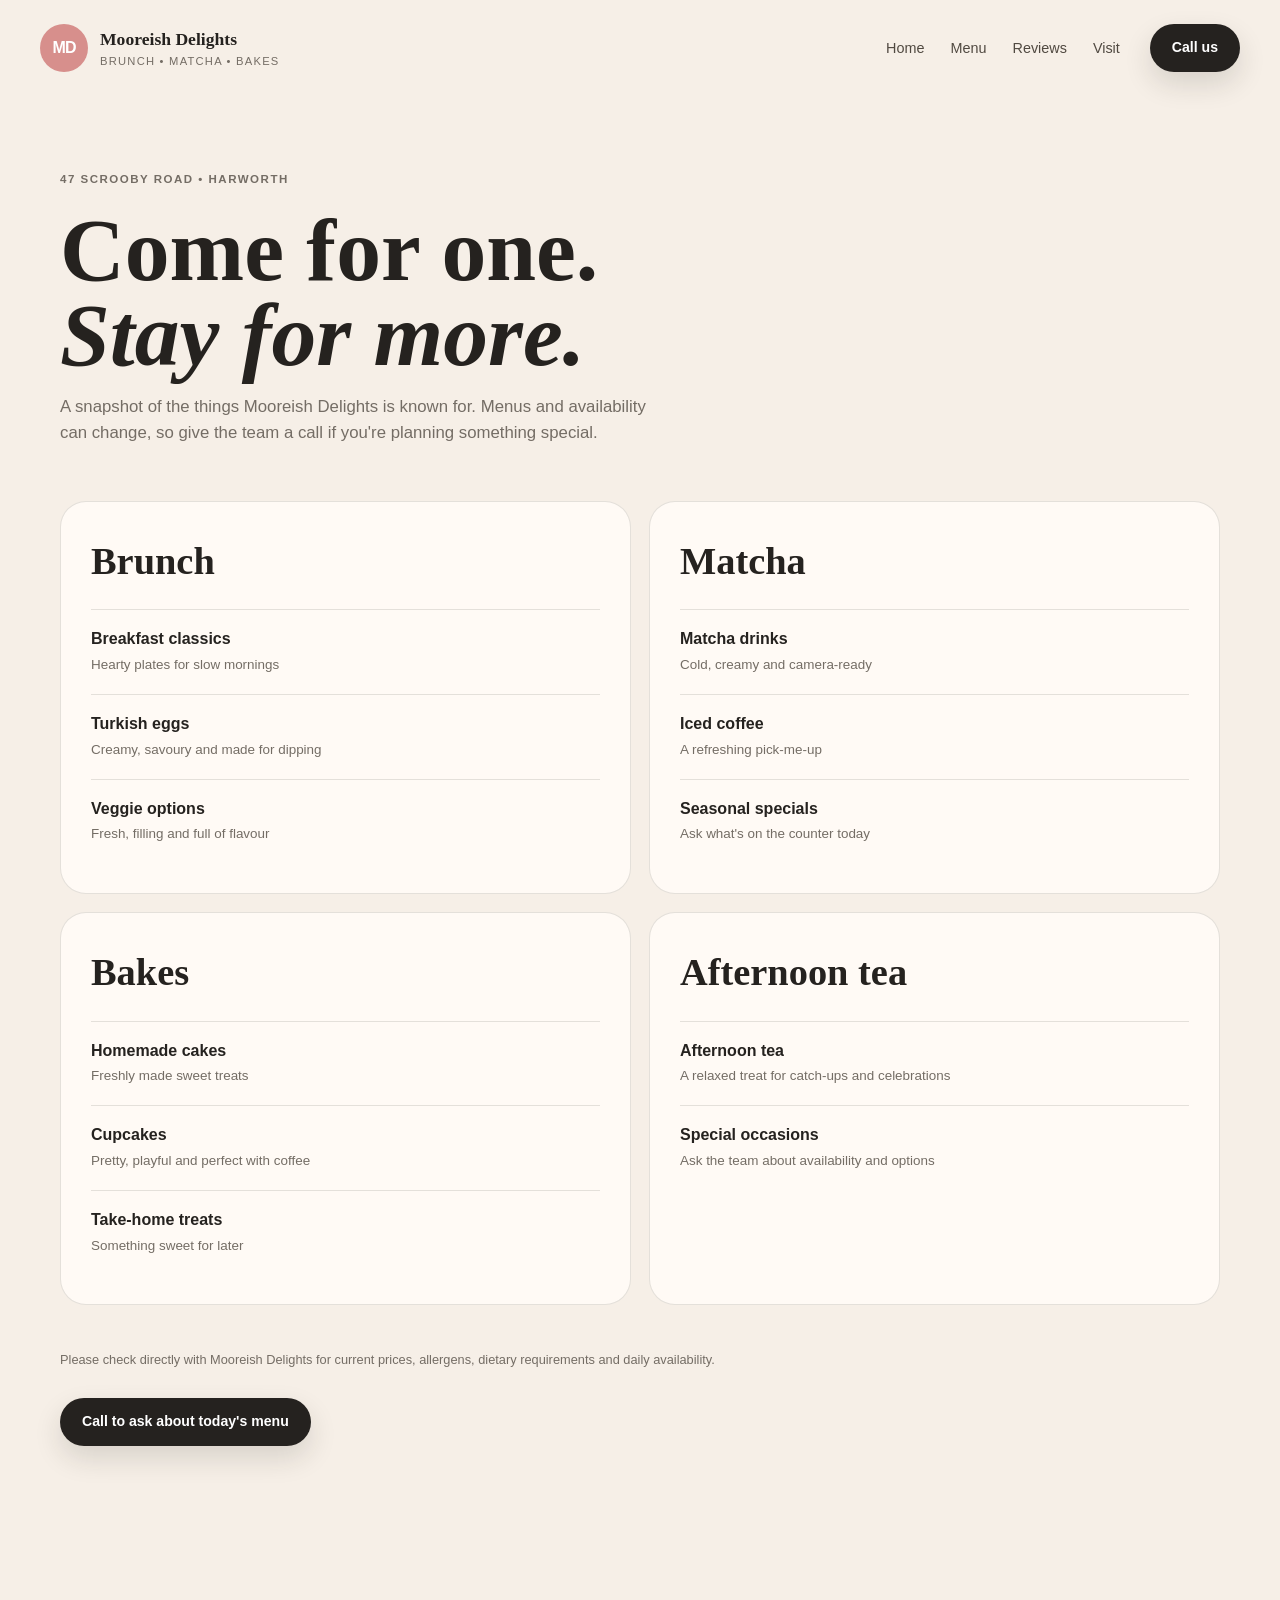
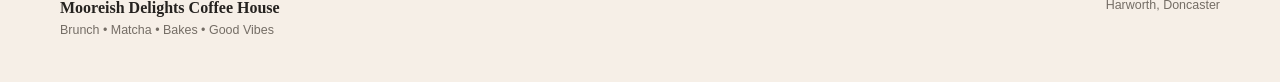
==== menu.html @ 9a40b6e8 "Add dedicated Mooreish Delights menu page" ====
<!DOCTYPE html>
<html lang="en">
<head>
<meta charset="UTF-8"><meta name="viewport" content="width=device-width,initial-scale=1"><meta name="description" content="Explore Mooreish Delights favourites: brunch, matcha, bakes and afternoon tea in Harworth, Doncaster."><title>Menu | Mooreish Delights</title><link rel="stylesheet" href="styles.css"><style>.menu-page{padding:70px 0 120px}.menu-page h1{font-family:var(--serif);font-size:clamp(3.5rem,7vw,6rem);line-height:.95;margin:16px 0}.menu-intro{max-width:600px;color:var(--muted);font-size:1.05rem}.menu-list{display:grid;grid-template-columns:repeat(2,1fr);gap:18px;margin-top:55px}.menu-group{background:#fffaf5;border:1px solid var(--line);border-radius:26px;padding:30px}.menu-group h2{font-family:var(--serif);font-size:2.4rem;margin:0 0 18px}.item{display:flex;justify-content:space-between;gap:20px;padding:17px 0;border-top:1px solid var(--line)}.item strong{display:block}.item span{color:var(--muted);font-size:.84rem}.note{margin-top:45px;color:var(--muted);font-size:.8rem}@media(max-width:700px){.menu-list{grid-template-columns:1fr}}</style>
</head><body>
<header class="site-header"><a class="brand" href="index.html"><span class="brand-mark">MD</span><span><strong>Mooreish Delights</strong><small>Brunch • Matcha • Bakes</small></span></a><nav class="nav"><a href="index.html#menu">Home</a><a href="menu.html">Menu</a><a href="index.html#reviews">Reviews</a><a href="index.html#visit">Visit</a></nav><a class="button button-dark header-cta" href="tel:+447377258798">Call us</a></header>
<main class="section-shell menu-page"><span class="eyebrow">47 Scrooby Road • Harworth</span><h1>Come for one.<br><em>Stay for more.</em></h1><p class="menu-intro">A snapshot of the things Mooreish Delights is known for. Menus and availability can change, so give the team a call if you're planning something special.</p>
<div class="menu-list"><section class="menu-group"><h2>Brunch</h2><div class="item"><div><strong>Breakfast classics</strong><span>Hearty plates for slow mornings</span></div></div><div class="item"><div><strong>Turkish eggs</strong><span>Creamy, savoury and made for dipping</span></div></div><div class="item"><div><strong>Veggie options</strong><span>Fresh, filling and full of flavour</span></div></div></section><section class="menu-group"><h2>Matcha</h2><div class="item"><div><strong>Matcha drinks</strong><span>Cold, creamy and camera-ready</span></div></div><div class="item"><div><strong>Iced coffee</strong><span>A refreshing pick-me-up</span></div></div><div class="item"><div><strong>Seasonal specials</strong><span>Ask what's on the counter today</span></div></div></section><section class="menu-group"><h2>Bakes</h2><div class="item"><div><strong>Homemade cakes</strong><span>Freshly made sweet treats</span></div></div><div class="item"><div><strong>Cupcakes</strong><span>Pretty, playful and perfect with coffee</span></div></div><div class="item"><div><strong>Take-home treats</strong><span>Something sweet for later</span></div></div></section><section class="menu-group"><h2>Afternoon tea</h2><div class="item"><div><strong>Afternoon tea</strong><span>A relaxed treat for catch-ups and celebrations</span></div></div><div class="item"><div><strong>Special occasions</strong><span>Ask the team about availability and options</span></div></div></section></div><p class="note">Please check directly with Mooreish Delights for current prices, allergens, dietary requirements and daily availability.</p><div style="margin-top:28px"><a class="button button-dark" href="tel:+447377258798">Call to ask about today's menu</a></div></main><footer class="footer section-shell"><div><strong>Mooreish Delights Coffee House</strong><span>Brunch • Matcha • Bakes • Good Vibes</span></div><span>Harworth, Doncaster</span></footer></body></html>
---- styles.css ----
:root {
  --cream: #f6efe7;
  --paper: #fffaf5;
  --ink: #25221f;
  --muted: #746d65;
  --rose: #d78f8c;
  --rose-deep: #b96868;
  --sage: #9cae86;
  --matcha: #9db28d;
  --line: rgba(37, 34, 31, .12);
  --shadow: 0 25px 60px rgba(67, 50, 37, .12);
  --radius: 28px;
  --serif: "Playfair Display", Georgia, serif;
  --sans: "DM Sans", Arial, sans-serif;
}

* { box-sizing: border-box; }
html { scroll-behavior: smooth; }
body {
  margin: 0;
  background: var(--cream);
  color: var(--ink);
  font-family: var(--sans);
  line-height: 1.55;
}
a { color: inherit; text-decoration: none; }
img { max-width: 100%; display: block; }

.section-shell { width: min(1160px, calc(100% - 48px)); margin: 0 auto; }
.site-header {
  width: min(1200px, calc(100% - 40px));
  margin: 0 auto;
  padding: 24px 0;
  display: flex;
  align-items: center;
  gap: 30px;
  position: relative;
  z-index: 5;
}
.brand { display: flex; align-items: center; gap: 12px; margin-right: auto; }
.brand-mark {
  width: 48px; height: 48px; border-radius: 50%; background: var(--rose);
  display: grid; place-items: center; color: #fff; font-weight: 800; letter-spacing: -.06em;
}
.brand strong { display: block; font-family: var(--serif); font-size: 1.1rem; }
.brand small { display: block; color: var(--muted); font-size: .7rem; text-transform: uppercase; letter-spacing: .11em; }
.nav { display: flex; gap: 26px; color: #504941; font-size: .9rem; }
.nav a:hover, .text-link:hover { opacity: .65; }
.button {
  display: inline-flex; align-items: center; justify-content: center; min-height: 48px;
  padding: 0 22px; border-radius: 999px; font-weight: 700; font-size: .88rem; transition: transform .2s ease, box-shadow .2s ease;
}
.button:hover { transform: translateY(-2px); }
.button-dark { background: var(--ink); color: #fff; box-shadow: 0 12px 28px rgba(37,34,31,.14); }
.button-light { background: #fff; color: var(--ink); }
.button-outline { border: 1px solid var(--ink); }

.hero { min-height: 675px; display: grid; grid-template-columns: 1fr 1fr; align-items: center; gap: 30px; padding: 42px 0 72px; }
.eyebrow, .section-kicker { display: inline-block; text-transform: uppercase; letter-spacing: .13em; font-weight: 700; font-size: .72rem; color: var(--muted); }
.hero h1 { margin: 18px 0 20px; font-family: var(--serif); font-weight: 700; font-size: clamp(3.7rem, 7vw, 6.5rem); line-height: .94; letter-spacing: -.05em; max-width: 640px; }
h1 em, h2 em { font-style: italic; font-weight: 600; }
.hero-lede { max-width: 520px; color: var(--muted); font-size: 1.08rem; }
.hero-actions { display: flex; align-items: center; gap: 24px; margin-top: 30px; }
.text-link { font-weight: 700; font-size: .9rem; }
.text-link span { margin-left: 7px; }
.hero-note { display: flex; align-items: center; gap: 9px; margin-top: 44px; color: var(--muted); font-size: .78rem; }
.dot { width: 8px; height: 8px; border-radius: 50%; background: var(--sage); }

.hero-art { min-height: 530px; position: relative; }
.blob { position: absolute; border-radius: 50%; filter: saturate(.95); }
.blob-main { width: 430px; height: 430px; right: 25px; top: 48px; background: var(--rose); opacity: .82; }
.blob-small { width: 130px; height: 130px; right: 0; top: 0; background: var(--sage); }
.food-card { position: absolute; background: rgba(255,250,245,.86); backdrop-filter: blur(8px); border: 1px solid rgba(255,255,255,.72); box-shadow: var(--shadow); border-radius: 24px; padding: 15px; }
.food-card span { display: block; font-family: var(--serif); font-size: 1.2rem; margin-top: 8px; text-align: center; }
.card-matcha { left: 56px; top: 45px; transform: rotate(-6deg); }
.card-brunch { right: 22px; bottom: 54px; transform: rotate(6deg); }
.cup { width: 130px; height: 160px; border-radius: 23px 23px 30px 30px; background: rgba(255,255,255,.7); position: relative; overflow: hidden; border: 6px solid #f9f4eb; }
.cup-liquid { position: absolute; left: 0; right: 0; bottom: 0; height: 88%; background: var(--matcha); }
.straw { position: absolute; width: 8px; height: 118px; border-radius: 99px; background: #ede4d7; left: 86px; top: -16px; transform: rotate(12deg); }
.plate { width: 160px; height: 140px; border-radius: 50%; background: #fff; position: relative; box-shadow: inset 0 0 0 8px #eee7dc; }
.toast { position: absolute; width: 72px; height: 62px; background: #c79661; border-radius: 22px 22px 12px 12px; left: 33px; top: 29px; transform: rotate(-8deg); }
.egg { position: absolute; width: 44px; height: 36px; border-radius: 50%; background: #fff3cf; left: 86px; top: 62px; }
.egg::after { content: ""; position: absolute; width: 15px; height: 15px; border-radius: 50%; background: #e89e59; left: 14px; top: 10px; }
.greens { position: absolute; width: 38px; height: 20px; border-radius: 60% 40%; background: #86a16f; left: 103px; top: 33px; transform: rotate(20deg); }
.hero-sticker { position: absolute; right: 142px; top: 170px; width: 108px; height: 108px; border-radius: 50%; background: var(--ink); color: white; display: grid; place-items: center; text-align: center; font-weight: 800; letter-spacing: .08em; font-size: .72rem; transform: rotate(12deg); box-shadow: 0 16px 30px rgba(0,0,0,.12); }
.hero-sticker span { font-size: 1rem; line-height: 0; }

.marquee { background: var(--ink); color: #fff; display: flex; justify-content: center; align-items: center; gap: 28px; padding: 15px 20px; overflow: hidden; font-size: .74rem; font-weight: 800; letter-spacing: .18em; white-space: nowrap; }
.marquee span { opacity: .5; }

.intro { display: grid; grid-template-columns: 1fr 1.45fr; gap: 60px; padding: 130px 0; }
.intro h2, .section-heading h2, .experience h2, .visit h2, .cta h2 { font-family: var(--serif); font-size: clamp(2.9rem, 5vw, 5rem); line-height: .98; letter-spacing: -.04em; margin: 18px 0 24px; }
.intro p { max-width: 620px; color: var(--muted); font-size: 1.06rem; margin-bottom: 26px; }

.menu-section { background: #e8a7a3; padding: 105px 0 85px; }
.section-heading { display: flex; align-items: end; justify-content: space-between; gap: 50px; }
.section-heading p { max-width: 420px; color: #654f4c; margin: 0 0 28px; }
.menu-grid { display: grid; grid-template-columns: repeat(3, 1fr); gap: 18px; margin-top: 46px; }
.menu-card { min-height: 330px; border-radius: 26px; background: rgba(255,250,245,.82); padding: 28px; position: relative; display: flex; flex-direction: column; justify-content: space-between; box-shadow: 0 16px 35px rgba(119,66,65,.08); }
.menu-card-featured { background: #fffaf5; }
.menu-icon { width: 70px; height: 70px; border-radius: 50%; display: grid; place-items: center; font-size: 1.8rem; }
.matcha-icon { background: #c4d0b6; }
.brunch-icon { background: #f3cc94; }
.bake-icon { background: #ded1c8; }
.menu-icon span { transform: translateY(-2px); }
.menu-label { text-transform: uppercase; letter-spacing: .12em; color: var(--muted); font-size: .68rem; font-weight: 800; }
.menu-card h3 { font-family: var(--serif); font-size: 2.8rem; margin: 8px 0; }
.menu-card p { color: #665d56; max-width: 220px; margin: 0; }
.menu-arrow { position: absolute; right: 28px; bottom: 28px; font-size: 1.4rem; }
.social-proof { margin-top: 44px; background: var(--ink); color: #fff; border-radius: 23px; padding: 22px 24px; display: flex; align-items: center; gap: 18px; }
.stars { letter-spacing: .15em; font-size: .85rem; }
.social-proof div:nth-child(2) { margin-right: auto; }
.social-proof strong, .social-proof span { display: block; }
.social-proof span { color: rgba(255,255,255,.6); font-size: .75rem; margin-top: 2px; }

.experience { display: grid; grid-template-columns: 1fr 1fr; gap: 70px; align-items: center; padding: 125px 0; }
.experience-photo { min-height: 515px; border-radius: var(--radius); position: relative; overflow: hidden; background: linear-gradient(135deg, #d7a19a 0%, #f1d7bc 45%, #9eaf8d 100%); box-shadow: var(--shadow); }
.experience-photo::before { content: ""; position: absolute; width: 300px; height: 300px; border-radius: 48% 52% 64% 36%; background: rgba(255,255,255,.55); right: -60px; bottom: -70px; }
.experience-photo::after { content: ""; position: absolute; width: 200px; height: 200px; border-radius: 50%; background: rgba(250,235,212,.9); left: 80px; top: 70px; box-shadow: 100px 110px 0 rgba(190,127,93,.75); }
.experience-photo span { position: absolute; z-index: 2; left: 26px; bottom: 24px; padding: 9px 15px; border-radius: 999px; background: #fff; font-size: .7rem; text-transform: uppercase; letter-spacing: .12em; font-weight: 800; }
.experience-copy p { max-width: 500px; color: var(--muted); }
.pill-row { display: flex; flex-wrap: wrap; gap: 10px; margin-top: 28px; }
.pill-row span { background: #fffaf5; border: 1px solid var(--line); border-radius: 999px; padding: 8px 13px; font-size: .76rem; }

.visit { display: grid; grid-template-columns: 1.25fr .75fr; gap: 22px; padding-bottom: 120px; }
.visit-card { background: #d0dbbd; border-radius: var(--radius); padding: 55px; }
.visit-card h2 { margin-top: 12px; }
.visit-details { display: grid; grid-template-columns: 1fr 1fr; gap: 20px; border-top: 1px solid rgba(37,34,31,.14); padding-top: 25px; margin-top: 34px; }
.visit-details div { display: flex; gap: 12px; }
.visit-details span { font-size: 1.2rem; }
.visit-details p { margin: 0; font-size: .84rem; color: #5a554d; }
.visit-details a { text-decoration: underline; text-underline-offset: 3px; }
.visit-actions { display: flex; flex-wrap: wrap; gap: 10px; margin-top: 30px; }
.visit-art { border-radius: var(--radius); background: #f0c4b2; display: grid; place-items: center; position: relative; overflow: hidden; }
.visit-art::before { content: ""; position: absolute; width: 260px; height: 260px; border-radius: 50%; background: #9eaf8d; top: -75px; right: -75px; }
.visit-art::after { content: ""; position: absolute; width: 210px; height: 210px; border-radius: 55% 45% 40% 60%; background: #fff4e8; bottom: -65px; left: -55px; transform: rotate(-10deg); }
.visit-art span { position: relative; z-index: 2; font-family: var(--serif); font-size: 3rem; line-height: .9; text-align: center; transform: rotate(-7deg); }
.visit-art i { position: absolute; z-index: 2; right: 26px; bottom: 26px; font-size: 2rem; font-style: normal; }

.cta { border-top: 1px solid var(--line); border-bottom: 1px solid var(--line); padding: 75px 0; display: flex; align-items: center; justify-content: space-between; gap: 30px; }
.cta h2 { margin-bottom: 0; }
.footer { padding: 30px 0 42px; display: flex; justify-content: space-between; gap: 30px; font-size: .78rem; color: var(--muted); }
.footer strong, .footer span { display: block; }
.footer strong { font-family: var(--serif); color: var(--ink); font-size: 1rem; }

@media (max-width: 900px) {
  .nav { display: none; }
  .header-cta { margin-left: auto; }
  .hero { grid-template-columns: 1fr; padding-top: 35px; }
  .hero-art { min-height: 500px; max-width: 600px; width: 100%; margin: 0 auto; }
  .intro, .experience, .visit { grid-template-columns: 1fr; }
  .section-heading { align-items: start; flex-direction: column; gap: 0; }
  .menu-grid { grid-template-columns: 1fr; }
  .menu-card { min-height: 270px; }
  .visit-art { min-height: 380px; }
}

@media (max-width: 560px) {
  .section-shell { width: min(100% - 28px, 1160px); }
  .site-header { width: calc(100% - 24px); }
  .brand small { display: none; }
  .header-cta { padding: 0 16px; min-height: 42px; }
  .hero { min-height: auto; padding: 45px 0 55px; }
  .hero h1 { font-size: 3.35rem; }
  .hero-actions { align-items: stretch; flex-direction: column; gap: 15px; }
  .hero-art { transform: scale(.84); transform-origin: top center; margin-bottom: -55px; }
  .intro { padding: 85px 0; }
  .menu-section { padding: 80px 0 65px; }
  .social-proof { align-items: flex-start; flex-wrap: wrap; }
  .social-proof div:nth-child(2) { min-width: 150px; }
  .experience { padding: 85px 0; gap: 45px; }
  .experience-photo { min-height: 400px; }
  .visit { padding-bottom: 80px; }
  .visit-card { padding: 34px 26px; }
  .visit-details { grid-template-columns: 1fr; }
  .cta, .footer { flex-direction: column; align-items: flex-start; }
}
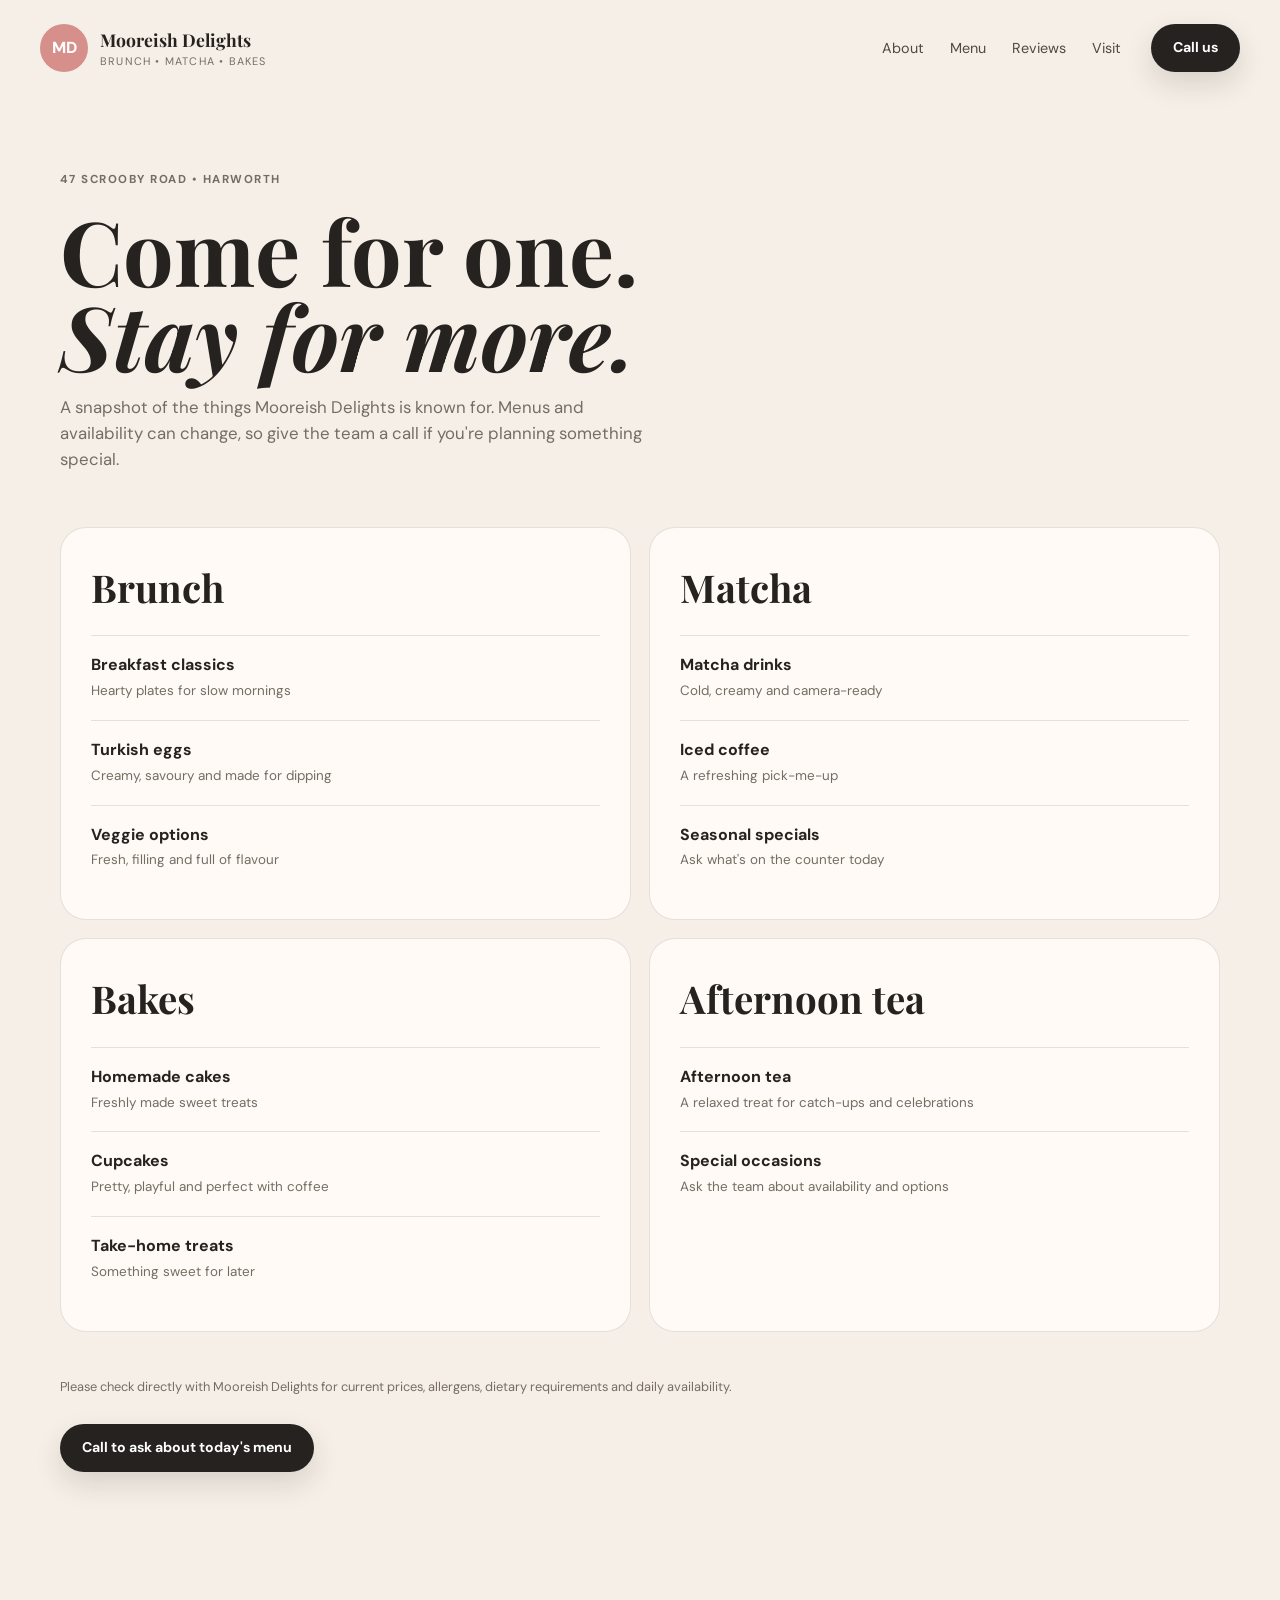
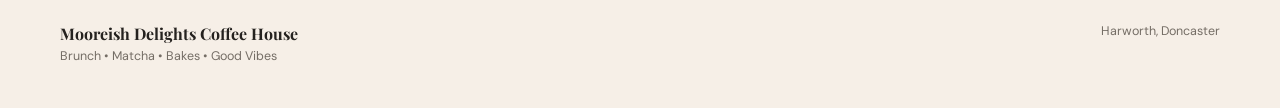
==== commit a8c96863: "Fix menu page styling consistency" ====
--- a/menu.html
+++ b/menu.html
@@ -1,8 +1,8 @@
 <!DOCTYPE html>
 <html lang="en">
 <head>
-<meta charset="UTF-8"><meta name="viewport" content="width=device-width,initial-scale=1"><meta name="description" content="Explore Mooreish Delights favourites: brunch, matcha, bakes and afternoon tea in Harworth, Doncaster."><title>Menu | Mooreish Delights</title><link rel="stylesheet" href="styles.css"><style>.menu-page{padding:70px 0 120px}.menu-page h1{font-family:var(--serif);font-size:clamp(3.5rem,7vw,6rem);line-height:.95;margin:16px 0}.menu-intro{max-width:600px;color:var(--muted);font-size:1.05rem}.menu-list{display:grid;grid-template-columns:repeat(2,1fr);gap:18px;margin-top:55px}.menu-group{background:#fffaf5;border:1px solid var(--line);border-radius:26px;padding:30px}.menu-group h2{font-family:var(--serif);font-size:2.4rem;margin:0 0 18px}.item{display:flex;justify-content:space-between;gap:20px;padding:17px 0;border-top:1px solid var(--line)}.item strong{display:block}.item span{color:var(--muted);font-size:.84rem}.note{margin-top:45px;color:var(--muted);font-size:.8rem}@media(max-width:700px){.menu-list{grid-template-columns:1fr}}</style>
+<meta charset="UTF-8"><meta name="viewport" content="width=device-width,initial-scale=1"><meta name="description" content="Explore Mooreish Delights favourites: brunch, matcha, bakes and afternoon tea in Harworth, Doncaster."><meta name="theme-color" content="#f6efe7"><title>Menu | Mooreish Delights</title><link rel="preconnect" href="https://fonts.googleapis.com"><link rel="preconnect" href="https://fonts.gstatic.com" crossorigin><link href="https://fonts.googleapis.com/css2?family=DM+Sans:wght@400;500;600;700&family=Playfair+Display:wght@600;700;800&display=swap" rel="stylesheet"><link rel="stylesheet" href="styles-v2.css"><style>.menu-page{padding:70px 0 120px}.menu-page h1{font-family:var(--serif);font-size:clamp(3.5rem,7vw,6rem);line-height:.95;margin:16px 0}.menu-intro{max-width:600px;color:var(--muted);font-size:1.05rem}.menu-list{display:grid;grid-template-columns:repeat(2,1fr);gap:18px;margin-top:55px}.menu-group{background:#fffaf5;border:1px solid var(--line);border-radius:26px;padding:30px}.menu-group h2{font-family:var(--serif);font-size:2.4rem;margin:0 0 18px}.item{display:flex;justify-content:space-between;gap:20px;padding:17px 0;border-top:1px solid var(--line)}.item strong{display:block}.item span{color:var(--muted);font-size:.84rem}.note{margin-top:45px;color:var(--muted);font-size:.8rem}@media(max-width:700px){.menu-list{grid-template-columns:1fr}.menu-page{padding-top:45px}}</style>
 </head><body>
-<header class="site-header"><a class="brand" href="index.html"><span class="brand-mark">MD</span><span><strong>Mooreish Delights</strong><small>Brunch • Matcha • Bakes</small></span></a><nav class="nav"><a href="index.html#menu">Home</a><a href="menu.html">Menu</a><a href="index.html#reviews">Reviews</a><a href="index.html#visit">Visit</a></nav><a class="button button-dark header-cta" href="tel:+447377258798">Call us</a></header>
+<header class="site-header"><a class="brand" href="index.html"><span class="brand-mark">MD</span><span><strong>Mooreish Delights</strong><small>Brunch • Matcha • Bakes</small></span></a><nav class="nav" aria-label="Main navigation"><a href="index.html#story">About</a><a href="menu.html">Menu</a><a href="index.html#reviews">Reviews</a><a href="index.html#visit">Visit</a></nav><a class="button button-dark header-cta" href="tel:+447377258798">Call us</a></header>
 <main class="section-shell menu-page"><span class="eyebrow">47 Scrooby Road • Harworth</span><h1>Come for one.<br><em>Stay for more.</em></h1><p class="menu-intro">A snapshot of the things Mooreish Delights is known for. Menus and availability can change, so give the team a call if you're planning something special.</p>
 <div class="menu-list"><section class="menu-group"><h2>Brunch</h2><div class="item"><div><strong>Breakfast classics</strong><span>Hearty plates for slow mornings</span></div></div><div class="item"><div><strong>Turkish eggs</strong><span>Creamy, savoury and made for dipping</span></div></div><div class="item"><div><strong>Veggie options</strong><span>Fresh, filling and full of flavour</span></div></div></section><section class="menu-group"><h2>Matcha</h2><div class="item"><div><strong>Matcha drinks</strong><span>Cold, creamy and camera-ready</span></div></div><div class="item"><div><strong>Iced coffee</strong><span>A refreshing pick-me-up</span></div></div><div class="item"><div><strong>Seasonal specials</strong><span>Ask what's on the counter today</span></div></div></section><section class="menu-group"><h2>Bakes</h2><div class="item"><div><strong>Homemade cakes</strong><span>Freshly made sweet treats</span></div></div><div class="item"><div><strong>Cupcakes</strong><span>Pretty, playful and perfect with coffee</span></div></div><div class="item"><div><strong>Take-home treats</strong><span>Something sweet for later</span></div></div></section><section class="menu-group"><h2>Afternoon tea</h2><div class="item"><div><strong>Afternoon tea</strong><span>A relaxed treat for catch-ups and celebrations</span></div></div><div class="item"><div><strong>Special occasions</strong><span>Ask the team about availability and options</span></div></div></section></div><p class="note">Please check directly with Mooreish Delights for current prices, allergens, dietary requirements and daily availability.</p><div style="margin-top:28px"><a class="button button-dark" href="tel:+447377258798">Call to ask about today's menu</a></div></main><footer class="footer section-shell"><div><strong>Mooreish Delights Coffee House</strong><span>Brunch • Matcha • Bakes • Good Vibes</span></div><span>Harworth, Doncaster</span></footer></body></html>
--- a/styles-v2.css
+++ b/styles-v2.css
@@ -0,0 +1 @@
+:root{--cream:#f6efe7;--paper:#fffaf5;--ink:#25221f;--muted:#746d65;--rose:#d78f8c;--sage:#9cae86;--matcha:#9db28d;--line:rgba(37,34,31,.12);--shadow:0 25px 60px rgba(67,50,37,.12);--radius:28px;--serif:'Playfair Display',Georgia,serif;--sans:'DM Sans',Arial,sans-serif}*{box-sizing:border-box}html{scroll-behavior:smooth}body{margin:0;background:var(--cream);color:var(--ink);font-family:var(--sans);line-height:1.55}a{color:inherit;text-decoration:none}.section-shell{width:min(1160px,calc(100% - 48px));margin:0 auto}.site-header{width:min(1200px,calc(100% - 40px));margin:auto;padding:24px 0;display:flex;align-items:center;gap:30px;position:relative;z-index:5}.brand{display:flex;align-items:center;gap:12px;margin-right:auto}.brand-mark{width:48px;height:48px;border-radius:50%;background:var(--rose);display:grid;place-items:center;color:#fff;font-weight:800}.brand strong,.brand small{display:block}.brand strong{font-family:var(--serif);font-size:1.1rem}.brand small{color:var(--muted);font-size:.68rem;text-transform:uppercase;letter-spacing:.11em}.nav{display:flex;gap:26px;color:#504941;font-size:.9rem}.nav a:hover,.text-link:hover{opacity:.65}.button{display:inline-flex;align-items:center;justify-content:center;min-height:48px;padding:0 22px;border-radius:999px;font-weight:700;font-size:.88rem;transition:.2s}.button:hover{transform:translateY(-2px)}.button-dark{background:var(--ink);color:#fff;box-shadow:0 12px 28px rgba(37,34,31,.14)}.button-light{background:#fff;color:var(--ink)}.button-outline{border:1px solid var(--ink)}.eyebrow,.section-kicker{display:inline-block;text-transform:uppercase;letter-spacing:.13em;font-weight:700;font-size:.72rem;color:var(--muted)}.hero{min-height:675px;display:grid;grid-template-columns:1fr 1fr;align-items:center;gap:30px;padding:42px 0 72px}.hero h1{margin:18px 0 20px;font-family:var(--serif);font-size:clamp(3.7rem,7vw,6.5rem);line-height:.94;letter-spacing:-.05em;max-width:640px}.hero h1 em,h2 em{font-style:italic}.hero-lede{max-width:520px;color:var(--muted);font-size:1.08rem}.hero-actions{display:flex;align-items:center;gap:24px;margin-top:30px}.text-link{font-weight:700;font-size:.9rem}.text-link span{margin-left:7px}.hero-note{display:flex;align-items:center;gap:9px;margin-top:44px;color:var(--muted);font-size:.78rem}.dot{width:8px;height:8px;border-radius:50%;background:var(--sage)}.hero-art{min-height:530px;position:relative}.blob{position:absolute;border-radius:50%}.blob-main{width:430px;height:430px;right:25px;top:48px;background:var(--rose);opacity:.82}.blob-small{width:130px;height:130px;right:0;top:0;background:var(--sage)}.food-card{position:absolute;background:rgba(255,250,245,.88);backdrop-filter:blur(8px);border:1px solid rgba(255,255,255,.72);box-shadow:var(--shadow);border-radius:24px;padding:15px}.food-card span{display:block;font-family:var(--serif);font-size:1.2rem;margin-top:8px;text-align:center}.card-matcha{left:56px;top:45px;transform:rotate(-6deg)}.card-brunch{right:22px;bottom:54px;transform:rotate(6deg)}.cup{width:130px;height:160px;border-radius:23px 23px 30px 30px;background:rgba(255,255,255,.7);position:relative;overflow:hidden;border:6px solid #f9f4eb}.cup-liquid{position:absolute;inset:auto 0 0;height:88%;background:var(--matcha)}.straw{position:absolute;width:8px;height:118px;border-radius:99px;background:#ede4d7;left:86px;top:-16px;transform:rotate(12deg)}.plate{width:160px;height:140px;border-radius:50%;background:#fff;position:relative;box-shadow:inset 0 0 0 8px #eee7dc}.toast{position:absolute;width:72px;height:62px;background:#c79661;border-radius:22px 22px 12px 12px;left:33px;top:29px;transform:rotate(-8deg)}.egg{position:absolute;width:44px;height:36px;border-radius:50%;background:#fff3cf;left:86px;top:62px}.egg:after{content:'';position:absolute;width:15px;height:15px;border-radius:50%;background:#e89e59;left:14px;top:10px}.greens{position:absolute;width:38px;height:20px;border-radius:60% 40%;background:#86a16f;left:103px;top:33px;transform:rotate(20deg)}.hero-sticker{position:absolute;right:142px;top:170px;width:108px;height:108px;border-radius:50%;background:var(--ink);color:#fff;display:grid;place-items:center;text-align:center;font-weight:800;letter-spacing:.08em;font-size:.72rem;transform:rotate(12deg);box-shadow:0 16px 30px rgba(0,0,0,.12)}.marquee{background:var(--ink);color:#fff;display:flex;justify-content:center;align-items:center;gap:28px;padding:15px 20px;overflow:hidden;font-size:.74rem;font-weight:800;letter-spacing:.18em;white-space:nowrap}.marquee span{opacity:.5}.intro{display:grid;grid-template-columns:1fr 1.45fr;gap:60px;padding:130px 0}.intro h2,.section-heading h2,.experience h2,.visit h2,.cta h2{font-family:var(--serif);font-size:clamp(2.9rem,5vw,5rem);line-height:.98;letter-spacing:-.04em;margin:18px 0 24px}.intro p{max-width:620px;color:var(--muted);font-size:1.06rem;margin-bottom:26px}.menu-section{background:#e8a7a3;padding:105px 0 85px}.section-heading{display:flex;align-items:end;justify-content:space-between;gap:50px}.section-heading p{max-width:420px;color:#654f4c;margin:0 0 28px}.menu-grid{display:grid;grid-template-columns:repeat(3,1fr);gap:18px;margin-top:46px}.menu-card{min-height:330px;border-radius:26px;background:rgba(255,250,245,.82);padding:28px;position:relative;display:flex;flex-direction:column;justify-content:space-between;box-shadow:0 16px 35px rgba(119,66,65,.08)}.menu-card-featured{background:#fffaf5}.menu-icon{width:70px;height:70px;border-radius:50%;display:grid;place-items:center;font-size:1.8rem}.matcha-icon{background:#c4d0b6}.brunch-icon{background:#f3cc94}.bake-icon{background:#ded1c8}.menu-label{text-transform:uppercase;letter-spacing:.12em;color:var(--muted);font-size:.68rem;font-weight:800}.menu-card h3{font-family:var(--serif);font-size:2.8rem;margin:8px 0}.menu-card p{color:#665d56;max-width:240px;margin:0}.menu-arrow{position:absolute;right:28px;bottom:28px;font-size:1.4rem}.special-row{margin-top:18px;background:var(--ink);color:#fff;border-radius:23px;padding:22px 24px;display:flex;align-items:center;gap:20px}.special-row div{margin-right:auto}.special-row strong,.special-row span{display:block}.special-row span{color:rgba(255,255,255,.62);font-size:.75rem}.experience{display:grid;grid-template-columns:1fr 1fr;gap:70px;align-items:center;padding:125px 0}.experience-photo{min-height:515px;border-radius:var(--radius);position:relative;overflow:hidden;background:linear-gradient(135deg,#d7a19a,#f1d7bc 45%,#9eaf8d);box-shadow:var(--shadow)}.experience-photo:before{content:'';position:absolute;width:300px;height:300px;border-radius:48% 52% 64% 36%;background:rgba(255,255,255,.55);right:-60px;bottom:-70px}.experience-photo:after{content:'';position:absolute;width:200px;height:200px;border-radius:50%;background:rgba(250,235,212,.9);left:80px;top:70px;box-shadow:100px 110px 0 rgba(190,127,93,.75)}.experience-photo span{position:absolute;z-index:2;left:26px;bottom:24px;padding:9px 15px;border-radius:999px;background:#fff;font-size:.7rem;text-transform:uppercase;letter-spacing:.12em;font-weight:800}.experience-copy p{max-width:500px;color:var(--muted)}.pill-row{display:flex;flex-wrap:wrap;gap:10px;margin-top:28px}.pill-row span{background:#fffaf5;border:1px solid var(--line);border-radius:999px;padding:8px 13px;font-size:.76rem}.reviews{padding:20px 0 120px}.review-grid{display:grid;grid-template-columns:repeat(3,1fr);gap:18px;margin-top:40px}.review-grid blockquote{margin:0;background:var(--paper);border:1px solid var(--line);border-radius:24px;padding:30px;box-shadow:0 12px 30px rgba(67,50,37,.05)}.review-grid p{font-family:var(--serif);font-size:1.25rem;line-height:1.35}.review-grid cite{font-style:normal;color:var(--muted);font-size:.72rem}.stars{letter-spacing:.15em;font-size:.85rem}.visit{display:grid;grid-template-columns:1.25fr .75fr;gap:22px;padding-bottom:120px}.visit-card{background:#d0dbbd;border-radius:var(--radius);padding:55px}.visit-details{display:grid;grid-template-columns:1fr 1fr;gap:20px;border-top:1px solid rgba(37,34,31,.14);padding-top:25px;margin-top:34px}.visit-details div{display:flex;gap:12px}.visit-details p{margin:0;font-size:.84rem;color:#5a554d}.visit-details a{text-decoration:underline;text-underline-offset:3px}.visit-actions{display:flex;flex-wrap:wrap;gap:10px;margin-top:30px}.visit-art{border-radius:var(--radius);background:#f0c4b2;display:grid;place-items:center;position:relative;overflow:hidden;min-height:430px}.visit-art:before{content:'';position:absolute;width:260px;height:260px;border-radius:50%;background:#9eaf8d;top:-75px;right:-75px}.visit-art:after{content:'';position:absolute;width:210px;height:210px;border-radius:55% 45% 40% 60%;background:#fff4e8;bottom:-65px;left:-55px}.visit-art span{position:relative;z-index:2;font-family:var(--serif);font-size:3rem;line-height:.9;text-align:center;transform:rotate(-7deg)}.visit-art i{position:absolute;z-index:2;right:26px;bottom:26px;font-size:2rem;font-style:normal}.cta{border-top:1px solid var(--line);border-bottom:1px solid var(--line);padding:75px 0;display:flex;align-items:center;justify-content:space-between;gap:30px}.cta h2{margin-bottom:0}.footer{padding:30px 0 42px;display:flex;justify-content:space-between;gap:30px;font-size:.78rem;color:var(--muted)}.footer strong,.footer span{display:block}.footer strong{font-family:var(--serif);color:var(--ink);font-size:1rem}@media(max-width:900px){.nav{display:none}.header-cta{margin-left:auto}.hero{grid-template-columns:1fr;padding-top:35px}.hero-art{min-height:500px;max-width:600px;width:100%;margin:0 auto}.intro,.experience,.visit{grid-template-columns:1fr}.section-heading{align-items:flex-start;flex-direction:column;gap:0}.menu-grid,.review-grid{grid-template-columns:1fr}.menu-card{min-height:270px}.visit-art{min-height:380px}}@media(max-width:560px){.section-shell{width:calc(100% - 28px)}.site-header{width:calc(100% - 28px);padding:16px 0}.brand small{display:none}.header-cta{min-height:42px;padding:0 17px}.hero{min-height:auto;padding:45px 0 55px}.hero h1{font-size:clamp(3rem,16vw,4.6rem)}.hero-actions{align-items:flex-start;flex-direction:column;gap:16px}.hero-art{min-height:400px;transform:scale(.86);transform-origin:center top;margin-bottom:-45px}.blob-main{width:350px;height:350px;right:0}.card-matcha{left:0}.card-brunch{right:0}.hero-sticker{right:95px;top:145px}.intro{padding:85px 0}.menu-section{padding:75px 0 65px}.section-heading h2,.experience h2,.visit h2,.cta h2{font-size:3.2rem}.special-row{align-items:flex-start;flex-direction:column}.experience{padding:85px 0}.experience-photo{min-height:390px}.reviews{padding-bottom:85px}.visit{padding-bottom:85px}.visit-card{padding:32px 24px}.visit-details{grid-template-columns:1fr}.cta{align-items:flex-start;flex-direction:column;padding:60px 0}.footer{flex-direction:column}.marquee{justify-content:flex-start}.review-grid blockquote{padding:24px}}
